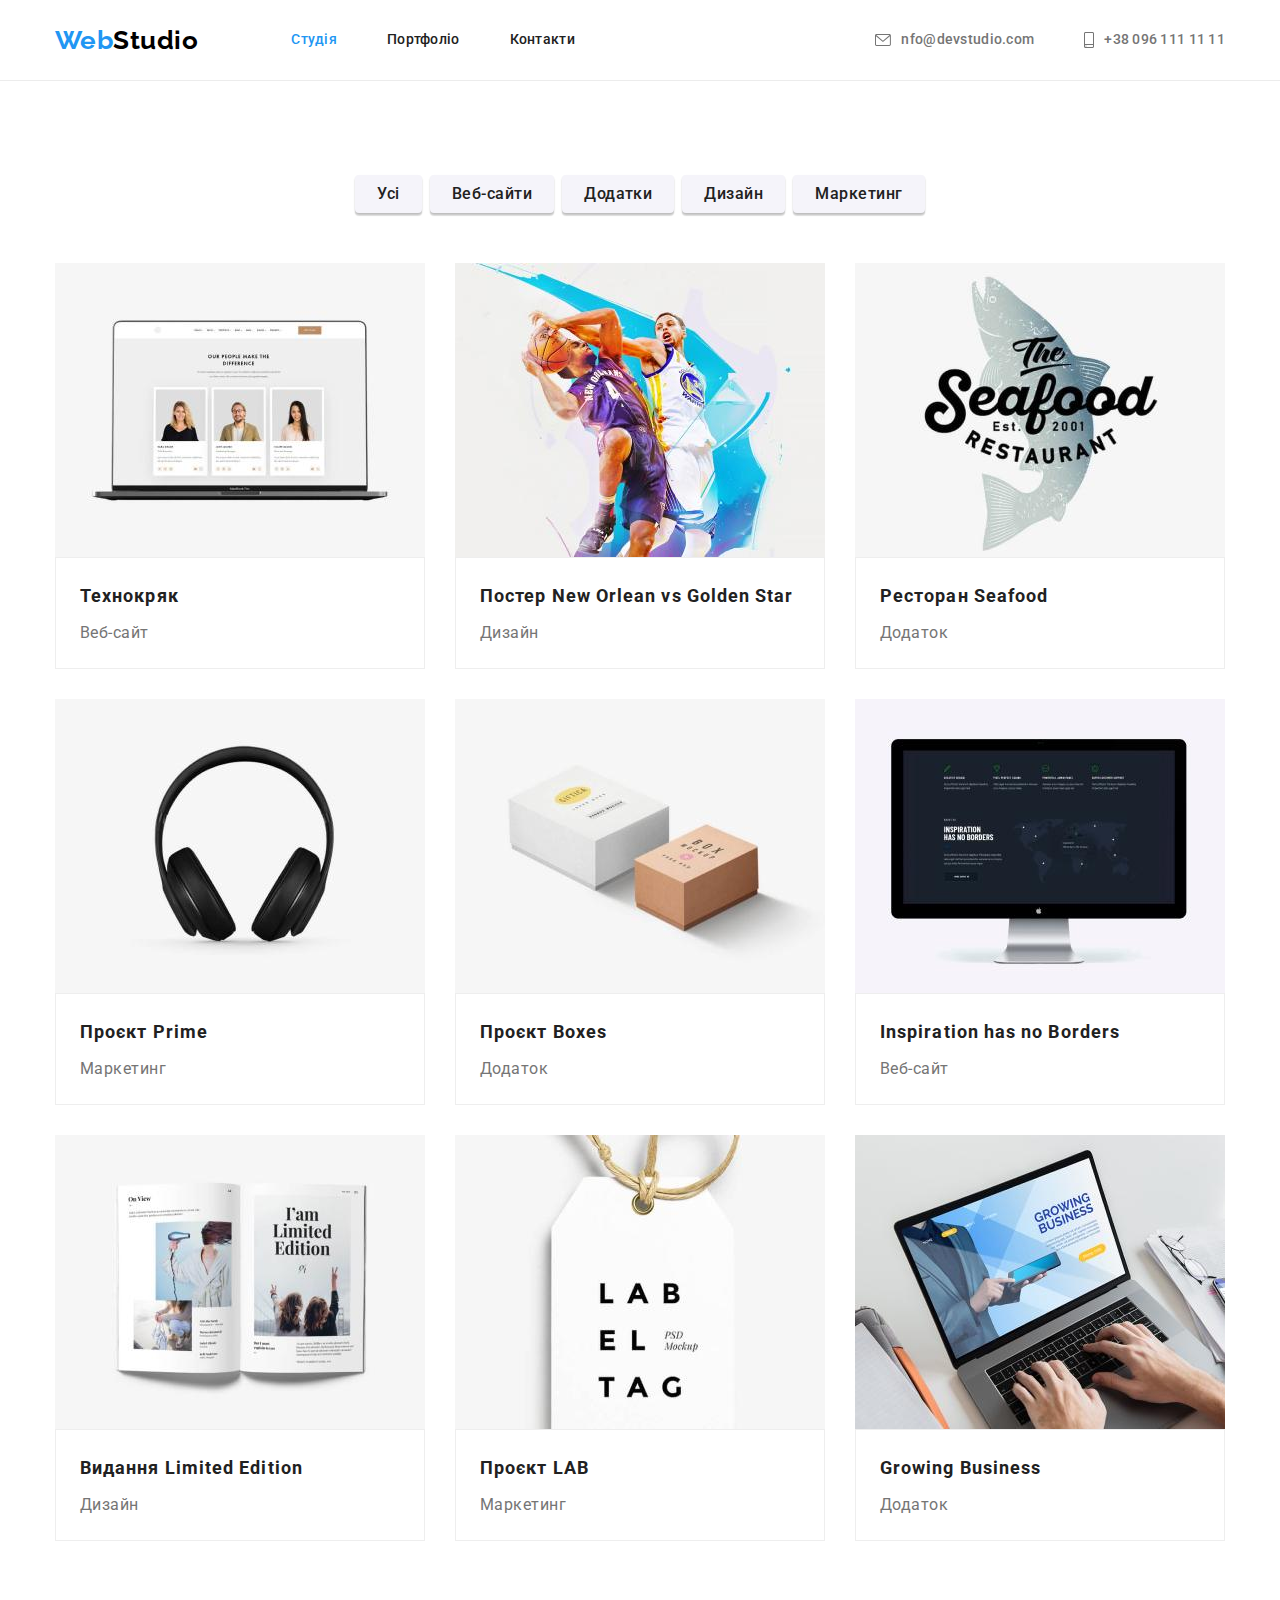
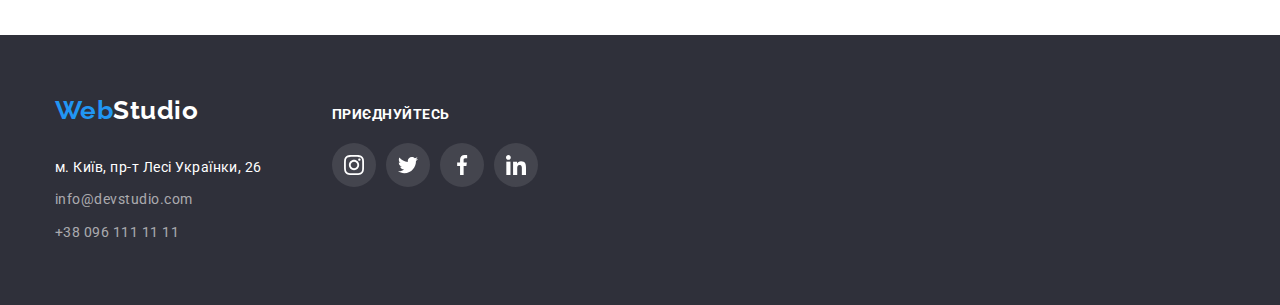
==== portfolio.html @ 4e81361a "add svg" ====
<!DOCTYPE html>
<html lang="uk">
    <head>
        <meta charset="UTF-8" />
        <meta http-equiv="X-UA-Compatible" content="IE=edge" />
        <meta name="viewport" content="width=device-width, initial-scale=1.0" />
        <link rel="preconnect" href="https://fonts.googleapis.com" />
        <link rel="preconnect" href="https://fonts.gstatic.com" crossorigin />
        <link
            href="https://fonts.googleapis.com/css2?family=Raleway:wght@700&family=Roboto:wght@400;500;700;900&display=swap"
            rel="stylesheet"
        />
        <link
            rel="stylesheet"
            href="https://cdnjs.cloudflare.com/ajax/libs/modern-normalize/1.0.0/modern-normalize.min.css"
        />
        <link rel="stylesheet" href="./css/styles.css" />
        <title>Portfolio</title>
    </head>
    <body>
        <header class="header">
            <div class="container header-container">
                <nav class="nav">
                    <a class="logo link" href="./index.html"
                        >Web<span class="header-logo-studio">Studio</span></a
                    >
                    <ul class="nav-list list">
                        <li class="nav-item">
                            <a class="nav-link link current" href="./index.html">Студія</a>
                        </li>
                        <li class="nav-item">
                            <a class="nav-link link" href="./portfolio.html">Портфоліо</a>
                        </li>
                        <li class="nav-item">
                            <a class="nav-link link" href="">Контакти</a>
                        </li>
                    </ul>
                </nav>
                <ul class="header-contacts list">
                    <li class="header-contacts-item">
                        <a class="header-contacts-link link" href="mailto:info@devstudio.com">
                            <svg class="contacts-link-svg" width="16" height="12">
                                <use href="./images/sprite-icons.svg#icon-envelope"></use>
                            </svg>
                            nfo@devstudio.com
                        </a>
                    </li>
                    <li class="header-contacts-item">
                        <a class="header-contacts-link link" href="tel:+380961111111">
                            <svg class="contacts-link-svg" width="10" height="16">
                                <use href="./images/sprite-icons.svg#icon-smartphone"></use>
                            </svg>
                            +38 096 111 11 11
                        </a>
                    </li>
                </ul>
            </div>
        </header>
        <main>
            <section class="project section">
                <div class="container">
                    <h1 hidden>Наші проекти</h1>
                    <ul class="projects-filter list">
                        <li class="projects-filter-item">
                            <button class="projects-btn btn" type="button">Усі</button>
                        </li>
                        <li class="projects-filter-item">
                            <button class="projects-btn btn" type="button">Веб-сайти</button>
                        </li>
                        <li class="projects-filter-item">
                            <button class="projects-btn btn" type="button">Додатки</button>
                        </li>
                        <li class="projects-filter-item">
                            <button class="projects-btn btn" type="button">Дизайн</button>
                        </li>
                        <li class="projects-filter-item">
                            <button class="projects-btn btn" type="button">Маркетинг</button>
                        </li>
                    </ul>
                    <ul class="projects-list list">
                        <li class="projects-item">
                            <a
                                class="projects-link link"
                                href=""
                                target="_blank"
                                rel="noopener noreferrer nofollow"
                            >
                                <img
                                    src="./images/laptop.jpg"
                                    alt="Ноутбук"
                                    width="370"
                                    height="294"
                                />
                                <div class="projects-description">
                                    <h2 class="projects-title title">Технокряк</h2>
                                    <p class="projects-text">Веб-сайт</p>
                                </div>
                            </a>
                        </li>
                        <li class="projects-item">
                            <a
                                class="projects-link link"
                                href=""
                                target="_blank"
                                rel="noopener noreferrer nofollow"
                            >
                                <img
                                    src="./images/basketball.jpg"
                                    alt="Два баскетболісти НБА"
                                    width="370"
                                    height="294"
                                />
                                <div class="projects-description">
                                    <h2 class="projects-title title">
                                        Постер New Orlean vs Golden Star
                                    </h2>
                                    <p class="projects-text">Дизайн</p>
                                </div>
                            </a>
                        </li>
                        <li class="projects-item">
                            <a
                                class="projects-link link"
                                href=""
                                target="_blank"
                                rel="noopener noreferrer nofollow"
                            >
                                <img
                                    src="./images/seefood.jpg"
                                    alt="Логотіп ресторану море продуктів"
                                    width="370"
                                    height="294"
                                />
                                <div class="projects-description">
                                    <h2 class="projects-title title">Ресторан Seafood</h2>
                                    <p class="projects-text">Додаток</p>
                                </div>
                            </a>
                        </li>
                        <li class="projects-item">
                            <a
                                class="projects-link link"
                                href=""
                                target="_blank"
                                rel="noopener noreferrer nofollow"
                            >
                                <img
                                    src="./images/headphones.jpg"
                                    alt="Навушники"
                                    width="370"
                                    height="294"
                                />
                                <div class="projects-description">
                                    <h2 class="projects-title title">Проєкт Prime</h2>
                                    <p class="projects-text">Маркетинг</p>
                                </div>
                            </a>
                        </li>
                        <li class="projects-item">
                            <a
                                class="projects-link link"
                                href=""
                                target="_blank"
                                rel="noopener noreferrer nofollow"
                            >
                                <img
                                    src="./images/box.jpg"
                                    alt="Коробки"
                                    width="370"
                                    height="294"
                                />
                                <div class="projects-description">
                                    <h2 class="projects-title title">Проєкт Boxes</h2>
                                    <p class="projects-text">Додаток</p>
                                </div>
                            </a>
                        </li>
                        <li class="projects-item">
                            <a
                                class="projects-link link"
                                href=""
                                target="_blank"
                                rel="noopener noreferrer nofollow"
                            >
                                <img
                                    src="./images/computer.jpg"
                                    alt="Монітор"
                                    width="370"
                                    height="294"
                                />
                                <div class="projects-description">
                                    <h2 class="projects-title title">Inspiration has no Borders</h2>
                                    <p class="projects-text">Веб-сайт</p>
                                </div>
                            </a>
                        </li>
                        <li class="projects-item">
                            <a
                                class="projects-link link"
                                href=""
                                target="_blank"
                                rel="noopener noreferrer nofollow"
                            >
                                <img src="./images/book.jpg" alt="Книга" width="370" height="294" />
                                <div class="projects-description">
                                    <h2 class="projects-title title">Видання Limited Edition</h2>
                                    <p class="projects-text">Дизайн</p>
                                </div>
                            </a>
                        </li>
                        <li class="projects-item">
                            <a
                                class="projects-link link"
                                href=""
                                target="_blank"
                                rel="noopener noreferrer nofollow"
                            >
                                <img
                                    src="./images/library.jpg"
                                    alt="Голотіп бібліотеки"
                                    width="370"
                                    height="294"
                                />
                                <div class="projects-description">
                                    <h2 class="projects-title title">Проєкт LAB</h2>
                                    <p class="projects-text">Маркетинг</p>
                                </div>
                            </a>
                        </li>
                        <li class="projects-item">
                            <a
                                class="projects-link link"
                                href=""
                                target="_blank"
                                rel="noopener noreferrer nofollow"
                            >
                                <img
                                    src="./images/work-laptop.jpg"
                                    alt="Робота за ноутбуком"
                                    width="370"
                                    height="294"
                                />
                                <div class="projects-description">
                                    <h2 class="projects-title title">Growing Business</h2>
                                    <p class="projects-text">Додаток</p>
                                </div>
                            </a>
                        </li>
                    </ul>
                </div>
            </section>
        </main>
        <footer class="footer">
            <div class="container footer-container">
                <div class="footer-contacts">
                    <a class="logo link" href="./index.html"
                        >Web<span class="footer-logo-studio">Studio</span></a
                    >
                    <address class="footer-address">
                        <ul class="footer-list list">
                            <li class="footer-item">
                                <a
                                    class="footer-address-text link"
                                    href="https://goo.gl/maps/CPtrU1FHBa2aNyZL9"
                                    target="_blank"
                                    rel="noopener noreferrer nofollow"
                                    >м. Київ, пр-т Лесі Українки, 26</a
                                >
                            </li>
                            <li class="footer-item">
                                <a class="footer-link link" href="mailto:info@devstudio.com"
                                    >info@devstudio.com</a
                                >
                            </li>
                            <li class="footer-item">
                                <a class="footer-link link" href="tel:+380961111111"
                                    >+38 096 111 11 11</a
                                >
                            </li>
                        </ul>
                    </address>
                </div>
                <div class="footer-social">
                    <h2 class="footer-social-title">Приєднуйтесь</h2>
                    <ul class="list social-list">
                        <li class="social-item">
                            <a class="social-link link" href="">
                                <svg class="social-icon" width="20" height="20">
                                    <use href="./images/sprite-icons.svg#icon-instagram"></use>
                                </svg>
                            </a>
                        </li>
                        <li class="social-item">
                            <a class="social-link link" href="">
                                <svg class="social-icon" width="20" height="20">
                                    <use href="./images/sprite-icons.svg#icon-twitter"></use>
                                </svg>
                            </a>
                        </li>
                        <li class="social-item">
                            <a class="social-link link" href="">
                                <svg class="social-icon" width="20" height="20">
                                    <use href="./images/sprite-icons.svg#icon-facebook"></use>
                                </svg>
                            </a>
                        </li>
                        <li class="social-item">
                            <a class="social-link link" href="">
                                <svg class="social-icon" width="20" height="20">
                                    <use href="./images/sprite-icons.svg#icon-linkedin"></use>
                                </svg>
                            </a>
                        </li>
                    </ul>
                </div>
            </div>
        </footer>
    </body>
</html>
---- css/styles.css ----
:root {
    --title-color: #212121;
    --text-color: #757575;
    --secondary-color: #ffffff;
    --accent-color: #2196f3;
    --header-logo: #000000;
    --footer-logo: #ffffff;
    --primary-background-color: #ffffff;
    --secondary-background-color: #2f303a;
    --team-background-color: #f5f4fa;
    --footer-link-color: rgba(255, 255, 255, 0.6);
    --hero-hover-btn-color: #188ce8;
    --project-btn-bg-color: #f5f4fa; 
    --social-icon-color: #AFB1B8;
    --footer-bg-social-link: rgba(255, 255, 255, 0.1);
}

body {
    font-family: 'Roboto', sans-serif;
    letter-spacing: 0.03em;
    color: var(--text-color);
    background-color: var(--primary-background-color);
}

p,
h1,
h2,
h3,
h4,
h5,
h6 {
    margin: 0;
}

img {
    display: block;
    max-width: 100%;
    height: auto;
}

.link.current {
    color: var(--accent-color);
}

.title {
    color: var(--title-color);
}

.link {
    text-decoration: none;
    color: inherit;
}

.list {
    list-style: none;
    padding-left: 0;
    margin: 0;
}

.btn {
    cursor: pointer;
    border: none;
    font-family: inherit;
}

.logo {
    font-family: 'Raleway', sans-serif;
    font-weight: 700;
    font-size: 26px;
    line-height: 1.19;
    color: var(--accent-color);
}

.container {
    width: 1200px;
    padding-left: 15px;
    padding-right: 15px;
    margin: 0 auto;
}

.section {
    padding-top: 94px;
    padding-bottom: 94px;
}

.visually-hidden {
    position: absolute;
    width: 1px;
    height: 1px;
    margin: -1px;
    padding: 0;
    overflow: hidden;
    border: 0;
    clip: rect(0 0 0 0);
}

/* -----HEADER----- */

.header {
    background-color: var(--primary-background-color);
    border-bottom: 1px solid #ececec;
}

.header-container{
    display: flex;
    align-items: center;
}

.header-contacts {
    display: flex;
    align-items: center;
    margin-left: auto;
}

.header .logo{
    padding: 24px 0;
    margin-right: 93px;
}

.header-logo-studio {
    color: var(--header-logo);
}

.nav-list {
    display: flex;
    align-items: center;
    justify-content: center;
}

.nav-item {
    height: 100%;
}

.nav-item:not(:last-child) {
    margin-right: 50px;
}

.nav-link {
    display: block;
    font-weight: 500;
    font-size: 14px;
    line-height: 1.14;
    letter-spacing: 0.02em;
    color: var(--title-color);
    padding-top: 32px;
    padding-bottom: 32px;
}

.contacts-link-svg{
    margin-right: 10px; 
}

.nav-link:hover,
.nav-link:focus,
.header-contacts-link:hover,
.header-contacts-link:focus {
    color: var(--accent-color);
}



.nav {
    display: flex;
    align-items: center;
}

.header-contacts-item:first-child {
    margin-right: 50px;
}

.header-contacts-link {
    display: flex;
    align-items: center;
    font-weight: 500;
    font-size: 14px;
    line-height: 1.14;
    letter-spacing: 0.02em;
    color: var(--text-color);
    padding-top: 32px;
    padding-bottom: 32px;
}

/* -----HERO----- */

.hero {
    max-width: 1600px;
    background-color: var(--secondary-background-color);
    background-image: linear-gradient(rgba(47, 48, 58, 0.4), rgba(47, 48, 58, 0.4)), url("../images/hero-bg.jpg");
    background-position: center;
    background-repeat: no-repeat;
    padding: 200px 0;
    margin: 0 auto;
}

.hero-title {
    font-weight: 900;
    font-size: 44px;
    line-height: 1.36;
    text-align: center;
    letter-spacing: 0.06em;
    text-transform: uppercase;
    color: var(--secondary-color);
    width: 696px;
    margin: 0 auto 30px auto;
}

.hero-btn {
    font-weight: 700;
    font-size: 16px;
    line-height: 1.87;
    display: block;
    letter-spacing: 0.06em;
    background: var(--accent-color);
    color: var(--secondary-color);
    padding: 10px 32px;
    margin: 0 auto;
    border-radius: 4px;
    box-shadow: 0px 4px 4px rgba(0, 0, 0, 0.15);
}

.hero-btn:hover,
.hero-btn:focus {
    background-color: var(--hero-hover-btn-color);
    color: var(--secondary-color);
}

/* -----ADVANTAGES----- */

.advantages-list {
    display: flex;
}

.advantages-title {
    font-size: 14px;
    line-height: 1.14;
    text-transform: uppercase;
    margin-bottom: 10px;
}

.advantages-text {
    font-size: 14px;
    line-height: 1.71;
}

.advantages-item {
    min-width: 270px;
}

.advantages-icon{
    display: flex;
    justify-content: center;
    align-items: center;
    width: 270px;
    height: 120px;
    background: var(--team-background-color);
    border-radius: 4px;
    margin-bottom: 30px;
}

.advantages-item:not(:last-child) {
    margin-right: 30px;
}

/* -----WORK----- */
.work{
    padding-top: 0;
}

.work-title {
    font-size: 36px;
    line-height: 1.16;
    text-align: center;
    margin-bottom: 50px;
}

.work-list {
    display: flex;
}

.work-item:not(:last-child) {
    margin-right: 30px;
}

/* -----TEAM----- */

.team {
    background-color: var(--team-background-color);
}

.team-title {
    font-size: 36px;
    line-height: 1.16;
    text-align: center;
    margin-bottom: 50px;
}

.team-list {
    display: flex;
}

.team-item {
    background-color: var(--primary-background-color);
    box-shadow: 0px 1px 3px rgba(0, 0, 0, 0.12), 0px 1px 1px rgba(0, 0, 0, 0.14), 0px 2px 1px rgba(0, 0, 0, 0.2);
    border-radius: 0px 0px 4px 4px;
}

.team-item:not(:last-child) {
    margin-right: 30px;
}

.team-description {
    padding: 30px;
}

.team-name {
    font-weight: 500;
    font-size: 16px;
    line-height: 1.19;
    text-align: center;
    margin-bottom: 10px;
}

.team-text {
    font-size: 16px;
    line-height: 1.19;
    text-align: center;
    margin-bottom: 16px;
}

/* -----Clients----- */

.clients-title{
    margin-bottom: 50px;
    font-size: 36px;
    line-height: 1.16;
    text-align: center;
    color: var(--title-color);
}

.clients-list{
    display: flex;
    gap: 30px;
}

.clients-item{

}

.clients-link{
    display: flex;
    align-items: center;
    justify-content: center;
    width: 170px;
    height: 92px;
    border: 1px solid var(--social-icon-color);
    border-radius: 4px;
}

.clients-link:hover .clients-icon,
.clients-link:focus .clients-icon{
    fill: var(--accent-color);
}

.clients-link:hover,
.clients-link:focus{
    border-color: var(--accent-color);
}

.clients-icon{
    fill: #afb1b8;
}

/* -----FOOTER----- */
.footer {
    background: var(--secondary-background-color);
    padding: 60px 0;
}

.footer-container{
    display: flex;
    align-items: baseline;
}

.footer-contacts{
    margin-right: 70px;
}

.footer-social-title{
    font-size: 14px;
    line-height: 1.14;
    text-transform: uppercase;
    margin-bottom: 20px;

    color: var(--secondary-color);
}


.footer-logo-studio{
    color: var(--footer-logo);
}

.footer .logo{
    display: block;
    margin-bottom: 30px;
}

.footer-item:not(:last-child){
    margin-bottom: 9px;
}

.footer-address-text {
    font-style: normal;
    font-size: 14px;
    line-height: 1.71;
    color: var(--secondary-color);
}

.footer-link {
    font-style: normal;
    font-size: 14px;
    line-height: 1.71;
    color: var(--footer-link-color);
}

.footer-link:hover,
.footer-link:focus {
    color: var(--accent-color);
}

/* -----PROJECTS----- */

.projects-filter{
    display: flex;
    justify-content: center;
    margin-bottom: 50px;
}

.projects-filter-item:not(:last-child){
    margin-right: 8px;
}
.projects-btn {
    font-weight: 500;
    font-size: 16px;
    line-height: 1.62;
    text-align: center;
    letter-spacing: 0.03em;
    background-color: var(--project-btn-bg-color);
    color: var(--title-color);
    padding: 6px 22px;
    box-shadow: 0px 3px 1px rgba(0, 0, 0, 0.1), 0px 1px 2px rgba(0, 0, 0, 0.08), 0px 2px 2px rgba(0, 0, 0, 0.12);
    border-radius: 4px;
}

.projects-btn:hover,
.projects-btn:focus {
    background: var(--accent-color);
    color: var(--secondary-color);
}
.projects-list{
    display: flex;
    flex-wrap: wrap;
    margin-right: -30px;
}



.projects-item{    
    flex-basis: calc(100% / 3 - 30px);
    margin-right: 30px;
    margin-bottom: 30px;
}

.projects-link{
    display: inline-block;
}

.projects-link:hover    ,
.projects-link:focus{
    box-shadow: 0px 1px 1px rgb(0 0 0 / 12%),
                0px 4px 4px rgb(0 0 0 / 6%), 
                1px 4px 6px rgb(0 0 0 / 16%);
}

.projects-item:nth-last-child(-n+3){
    margin-bottom: 0;
}

.projects-description{
    padding: 20px 24px;
    border: 1px solid #EEEEEE;
    flex-grow: 1;
}

.projects-title {
    font-weight: 700;
    font-size: 18px;
    line-height: 2;
    letter-spacing: 0.06em;
    margin-bottom: 4px;
}

.projects-text {
    font-size: 16px;
    line-height: 1.87;
    color: var(--text-color);
}


/* --- Social-List --- */

.social-list{
    display: flex;
    gap: 10px;
}

.footer .social-link{
    background-color: var(--footer-bg-social-link);
}

.social-link{
    display: flex;
    align-items: center;
    justify-content: center;
    border-radius: 50%;
    width: 44px;
    height: 44px;
}

.social-link:hover,
.social-link:focus{
    background-color: var(--accent-color);
}

.footer .social-link:hover,
.footer .social-link:focus{
    background-color: var(--accent-color);
}

.social-icon{
    display: block;
    fill: var(--social-icon-color);
}

.footer .social-icon{
    fill: var(--footer-logo);
}

.social-link:hover .social-icon,
.social-link:focus .social-icon{
    fill: #ffffff;
}
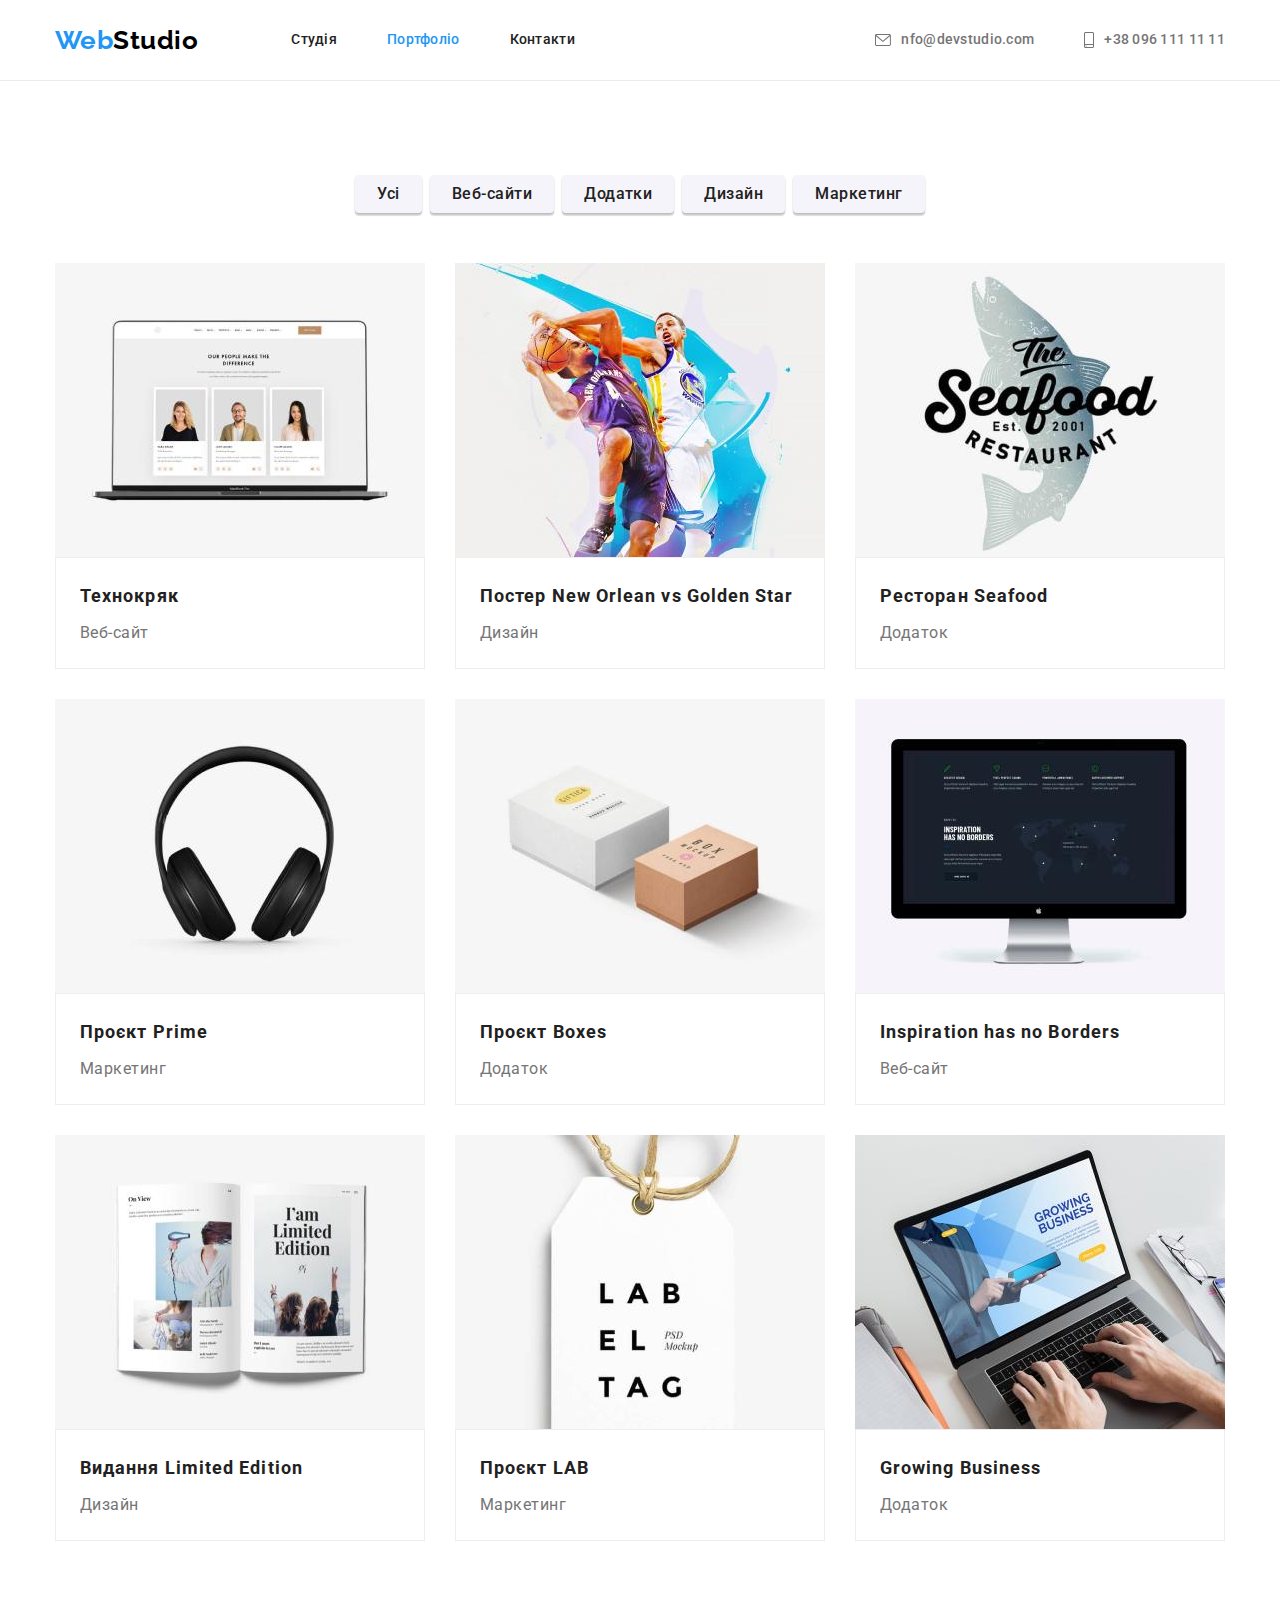
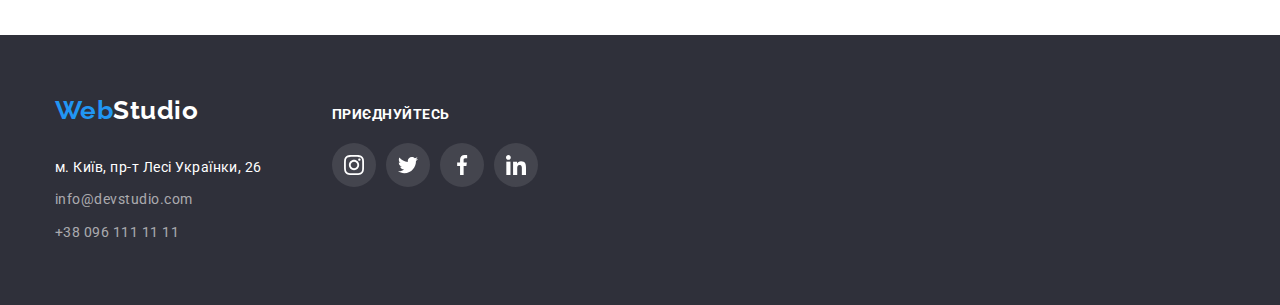
==== commit 9db84668: "fix current nav-link" ====
--- a/portfolio.html
+++ b/portfolio.html
@@ -26,10 +26,10 @@
                     >
                     <ul class="nav-list list">
                         <li class="nav-item">
-                            <a class="nav-link link current" href="./index.html">Студія</a>
+                            <a class="nav-link link" href="./index.html">Студія</a>
                         </li>
                         <li class="nav-item">
-                            <a class="nav-link link" href="./portfolio.html">Портфоліо</a>
+                            <a class="nav-link link current" href="./portfolio.html">Портфоліо</a>
                         </li>
                         <li class="nav-item">
                             <a class="nav-link link" href="">Контакти</a>
